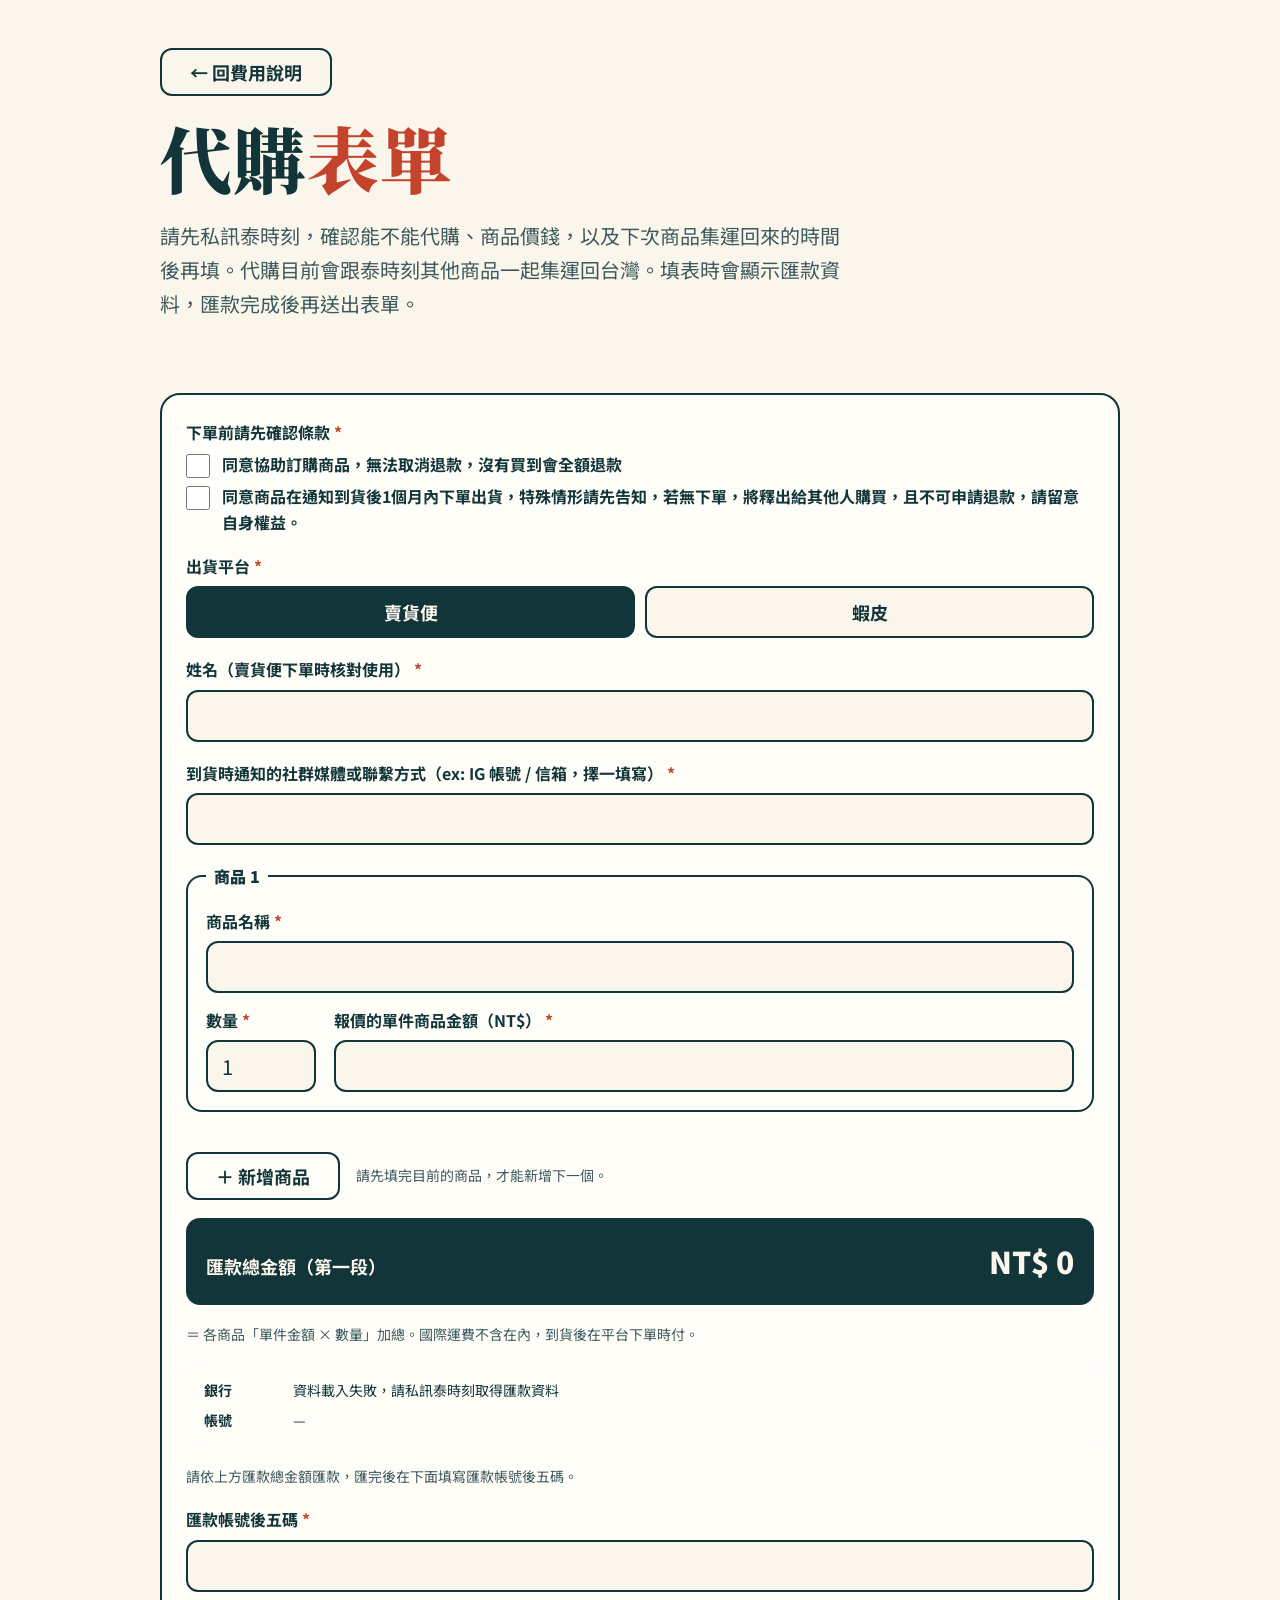
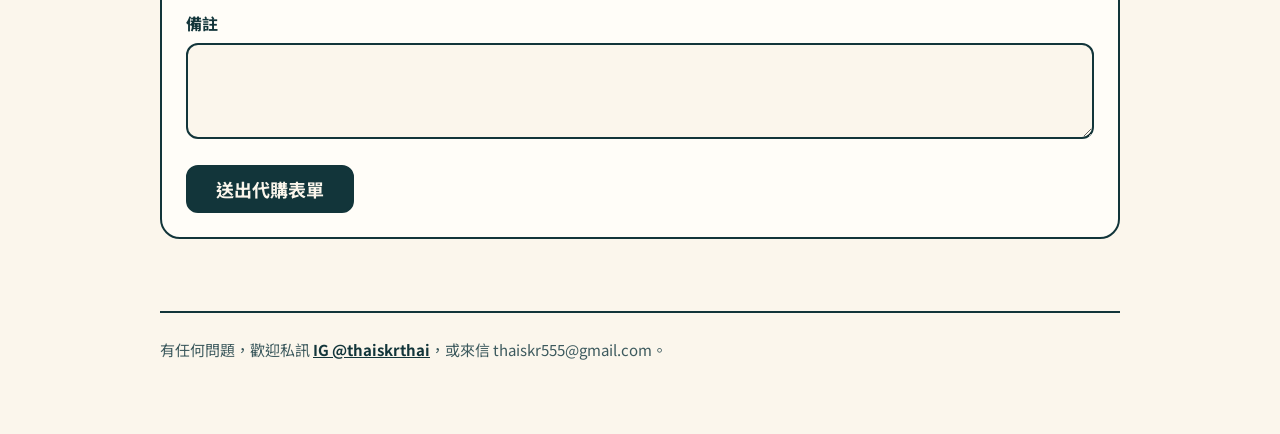
==== order.html @ 285d395c "Add 泰時刻客製代購 site with order form and Apps Script backend - index.html: two-stage fee explanation, ca" ====
<!doctype html>
<html lang="zh-Hant">
<head>
<meta charset="utf-8">
<meta name="viewport" content="width=device-width,initial-scale=1,viewport-fit=cover">
<title>代購表單｜泰時刻客製代購</title>
<link rel="preconnect" href="https://fonts.googleapis.com">
<link rel="stylesheet" href="https://fonts.googleapis.com/css2?family=Noto+Sans+TC:wght@400;500;700;900&family=Noto+Serif+TC:wght@900&display=swap">
<link rel="stylesheet" href="style.css">
</head>
<body>

<main class="wrap">

<header class="hero">
  <a class="btn ghost" href="index.html">← 回費用說明</a>
  <h1>代購<em>表單</em></h1>
  <p class="lead">請先私訊泰時刻，確認能不能代購、商品價錢，以及下次商品集運回來的時間後再填。代購目前會跟泰時刻其他商品一起集運回台灣。填表時會顯示匯款資料，匯款完成後再送出表單。</p>
</header>

<section id="order">
  <form class="panel" id="orderForm" novalidate>

    <div class="field">
      <span class="lbl">下單前請先確認條款 <span class="req">*</span></span>
      <label class="chk"><input id="f_agree1" type="checkbox" required><span>同意協助訂購商品，無法取消退款，沒有買到會全額退款</span></label>
      <label class="chk"><input id="f_agree2" type="checkbox" required><span>同意商品在通知到貨後1個月內下單出貨，特殊情形請先告知，若無下單，將釋出給其他人購買，且不可申請退款，請留意自身權益。</span></label>
    </div>

    <div class="field">
      <span class="lbl" id="f_platLbl">出貨平台 <span class="req">*</span></span>
      <div class="seg" role="group" aria-labelledby="f_platLbl">
        <button type="button" data-plat="賣貨便" aria-pressed="true">賣貨便</button>
        <button type="button" data-plat="蝦皮" aria-pressed="false">蝦皮</button>
      </div>
    </div>

    <p class="hint" id="shopeeHint" hidden>蝦皮下單可使用平台優惠，實際折扣以蝦皮頁面為準。</p>

    <div class="field" id="nameBox">
      <label for="f_name">姓名（賣貨便下單時核對使用） <span class="req">*</span></label>
      <input id="f_name" type="text" required autocomplete="name">
    </div>

    <div class="field">
      <label for="f_contact">到貨時通知的社群媒體或聯繫方式（ex: IG 帳號 / 信箱，擇一填寫） <span class="req">*</span></label>
      <input id="f_contact" type="text" required>
    </div>

    <div id="items">
      <fieldset class="item" data-item>
        <legend>商品 1</legend>
        <div class="field"><label>商品名稱 <span class="req">*</span></label><input data-k="product" type="text" required></div>
        <div class="grid-qty">
          <div class="field"><label>數量 <span class="req">*</span></label><input data-k="qty" type="number" min="1" step="1" value="1" inputmode="numeric" required></div>
          <div class="field"><label>報價的單件商品金額（NT$） <span class="req">*</span></label><input data-k="price" type="number" min="0" inputmode="decimal" required></div>
        </div>
        <button type="button" class="copy rm" hidden>移除此商品</button>
      </fieldset>
    </div>
    <div class="cta-row">
      <button class="btn ghost" type="button" id="addItem">＋ 新增商品</button>
      <span class="hint">請先填完目前的商品，才能新增下一個。</span>
    </div>
    <div class="total"><b>匯款總金額（第一段）</b><output class="v" id="grand">NT$ 0</output></div>
    <p class="hint">＝ 各商品「單件金額 × 數量」加總。國際運費不含在內，到貨後在平台下單時付。</p>

    <!-- 匯款資料從試算表的「設定」分頁載入，不寫在網頁裡 -->
    <dl class="bank" id="bankBox">
      <div><dt>銀行</dt><dd id="bankName">載入中…</dd></div>
      <div><dt>帳號</dt><dd id="bankAcct">載入中…</dd></div>
    </dl>
    <p class="hint">請依上方匯款總金額匯款，匯完後在下面填寫匯款帳號後五碼。</p>

    <div class="field"><label for="f_last5">匯款帳號後五碼 <span class="req">*</span></label><input id="f_last5" type="text" required maxlength="5" pattern="[0-9]{5}" inputmode="numeric" title="請輸入 5 位數字"></div>
    <div class="field"><label for="f_note">備註</label><textarea id="f_note"></textarea></div>
    <div class="hp" aria-hidden="true"><label>勿填<input id="f_hp" type="text" tabindex="-1" autocomplete="off"></label></div>
    <div class="cta-row">
      <button class="btn" type="submit" id="submitBtn">送出代購表單</button>
      <span id="formMsg" role="status"></span>
    </div>
  </form>
  <div class="done" id="doneBox" role="status" tabindex="-1" hidden>
    <h2>表單已送出</h2>
    <p>請<b>私訊泰時刻，告知你已送出表單、完成匯款</b>。</p>
    <div class="total"><b>匯款總金額</b><span class="v" id="doneTotal"></span></div>
    <a class="btn" href="https://www.instagram.com/thaiskrthai/" target="_blank" rel="noopener">私訊 IG @thaiskrthai</a>
  </div>
</section>

<footer>
  <span>有任何問題，歡迎私訊 <a href="https://www.instagram.com/thaiskrthai/" target="_blank" rel="noopener">IG @thaiskrthai</a>，或來信 thaiskr555@gmail.com。</span>
</footer>

</main>

<script src="config.js"></script>
<script>
(function(){
  // Apps Script 網址放在 config.js
  var ENDPOINT = (window.SITE_CONFIG || {}).ENDPOINT || '';
  var $ = function(id){ return document.getElementById(id); };
  var form = $('orderForm'), items = $('items'), addBtn = $('addItem');
  var plat = '賣貨便';
  var platBtns = form.querySelectorAll('.seg button');

  // 姓名只在賣貨便顯示（也只在賣貨便必填）
  function setPlat(p){
    plat = p;
    platBtns.forEach(function(x){ x.setAttribute('aria-pressed', x.getAttribute('data-plat') === p ? 'true' : 'false'); });
    $('nameBox').hidden = p !== '賣貨便';
    $('shopeeHint').hidden = p !== '蝦皮';
    $('f_name').required = p === '賣貨便';
  }
  platBtns.forEach(function(b){ b.addEventListener('click', function(){ setPlat(b.getAttribute('data-plat')); }); });

  // 從 Apps Script 讀取匯款資料（試算表「設定」分頁）；失敗時請客人私訊取得
  function bankFail(){
    $('bankName').textContent = '資料載入失敗，請私訊泰時刻取得匯款資料';
    $('bankAcct').textContent = '—';
  }
  if (!ENDPOINT) { bankFail(); }
  else {
    fetch(ENDPOINT)
      .then(function(r){ return r.json(); })
      .then(function(d){
        if (!d || !d.ok || !d.bank || !d.account) { bankFail(); return; }
        $('bankName').textContent = d.bank;
        $('bankAcct').textContent = d.account;
      })
      .catch(bankFail);
  }

  function msg(t, err){ var m = $('formMsg'); m.textContent = t; m.className = err ? 'err' : ''; }

  function itemBoxes(){ return items.querySelectorAll('[data-item]'); }
  function money(x){ return 'NT$ ' + Math.round(x).toLocaleString('en-US'); }
  function recalc(){
    var sum = 0;
    itemBoxes().forEach(function(box){
      var q = parseFloat(box.querySelector('[data-k=qty]').value) || 0;
      var p = parseFloat(box.querySelector('[data-k=price]').value) || 0;
      sum += q * p;
    });
    $('grand').textContent = money(sum);
    return sum;
  }
  function renumber(){
    var boxes = itemBoxes();
    boxes.forEach(function(box, i){
      box.querySelector('legend').textContent = '商品 ' + (i + 1);
      box.querySelector('.rm').hidden = boxes.length < 2; // 只剩一個商品時不顯示移除
    });
  }
  items.addEventListener('click', function(e){
    var rm = e.target.closest('.rm');
    if (!rm || itemBoxes().length < 2) return;
    rm.closest('[data-item]').remove();
    renumber(); recalc();
  });
  items.addEventListener('input', recalc);

  // 目前所有商品都填完才能新增下一個
  addBtn.addEventListener('click', function(){
    var inputs = items.querySelectorAll('input');
    for (var i = 0; i < inputs.length; i++) {
      if (!inputs[i].checkValidity()) { inputs[i].reportValidity(); return; }
    }
    var c = itemBoxes()[0].cloneNode(true);
    c.querySelectorAll('input').forEach(function(i){ i.value = i.getAttribute('data-k') === 'qty' ? '1' : ''; });
    items.appendChild(c);
    renumber();
    c.querySelector('input').focus();
  });

  form.addEventListener('submit', function(e){
    e.preventDefault();
    if (!form.checkValidity()) { form.reportValidity(); return; }
    if (!ENDPOINT) { msg('尚未設定 Apps Script 網址', true); return; }
    var list = [];
    itemBoxes().forEach(function(box){
      var o = {};
      box.querySelectorAll('[data-k]').forEach(function(i){ o[i.getAttribute('data-k')] = i.value; });
      list.push(o);
    });
    var data = {
      platform: plat, name: plat === '賣貨便' ? $('f_name').value : '', contact: $('f_contact').value,
      last5: $('f_last5').value, note: $('f_note').value,
      items: list, agreed: $('f_agree1').checked && $('f_agree2').checked, website: $('f_hp').value
    };
    var paid = recalc();
    $('doneBox').hidden = true;
    $('submitBtn').disabled = true; msg('送出中…');
    // text/plain 避免 CORS 預檢；no-cors 下讀不到回應，送出沒丟錯就視為成功
    fetch(ENDPOINT, { method: 'POST', mode: 'no-cors', headers: {'Content-Type': 'text/plain;charset=utf-8'}, body: JSON.stringify(data) })
      .then(function(){
        form.reset(); setPlat('賣貨便');
        itemBoxes().forEach(function(b, i){ if (i > 0) b.remove(); });
        renumber(); recalc();
        msg('');
        $('doneTotal').textContent = money(paid);
        $('doneBox').hidden = false;
        $('doneBox').scrollIntoView({behavior: 'smooth', block: 'center'});
        $('doneBox').focus();
      })
      .catch(function(){ msg('送出失敗，請檢查網路後再試，或直接私訊泰時刻', true); })
      .then(function(){ $('submitBtn').disabled = false; });
  });
})();
</script>

</body>
</html>
---- style.css ----
/* Layout: one left-aligned column; three fee cards, a live calculator, then an 8-step order timeline.
   Palette carried over from the approved fee diagram: ink teal, saffron, teal, coral on warm paper. */
:root{
  --bg:#FBF6EC; --surface:#FFFDF8; --ink:#12353A; --muted:#3D5A5E; --line:#12353A;
  --gold:#E8A33D; --gold-soft:#FBF0D6; --on-gold:#12353A;
  --teal:#1F6F78; --teal-soft:#DCEDEE; --on-teal:#FFFFFF;
  --coral:#C4432C; --coral-soft:#F8DDD6; --on-coral:#FFFFFF; --coral-ink:#7A2616;
  --btn-bg:#12353A; --btn-fg:#FBF6EC;
  --font-body:'Noto Sans TC','PingFang TC','Microsoft JhengHei',sans-serif;
  --font-display:'Noto Serif TC','Songti TC','PMingLiU',serif;
}
@media (prefers-color-scheme: dark){
  :root:not([data-theme="light"]){
    --bg:#0F2327; --surface:#162E33; --ink:#F3EBDD; --muted:#A9BEC0; --line:#4A6A6E;
    --gold-soft:#3A2F16; --teal-soft:#173C41; --coral-soft:#3B1E19; --coral-ink:#F2B7AA;
    --btn-bg:#E8A33D; --btn-fg:#12353A;
    color-scheme:dark;
  }
}
:root[data-theme="dark"]{
  --bg:#0F2327; --surface:#162E33; --ink:#F3EBDD; --muted:#A9BEC0; --line:#4A6A6E;
  --gold-soft:#3A2F16; --teal-soft:#173C41; --coral-soft:#3B1E19; --coral-ink:#F2B7AA;
  --btn-bg:#E8A33D; --btn-fg:#12353A;
  color-scheme:dark;
}
*{box-sizing:border-box}
[hidden]{display:none!important}
img{max-width:100%}
body{margin:0;background:var(--bg);color:var(--ink);font-family:var(--font-body);font-size:16px;line-height:1.7;padding-inline:20px;padding-block:0}
.wrap{max-width:960px;margin-inline:auto;padding-block:48px 72px;display:flex;flex-direction:column;gap:72px}
h1,h2,h3,p{margin:0}
h1{font-family:var(--font-display);font-weight:900;font-size:clamp(40px,8vw,72px);line-height:1.15;letter-spacing:.02em;text-wrap:balance}
h1 em{font-style:normal;color:var(--coral)}
h2{font-family:var(--font-display);font-weight:900;font-size:clamp(28px,5vw,40px);line-height:1.25;text-wrap:balance}
:root[data-theme="dark"] h1 em{color:var(--gold)}
@media (prefers-color-scheme: dark){:root:not([data-theme="light"]) h1 em{color:var(--gold)}}
.eyebrow{display:inline-block;font-size:14px;font-weight:700;letter-spacing:.2em;color:var(--on-teal);background:var(--teal);padding:4px 14px;border-radius:999px}
.lead{font-size:20px;color:var(--muted);max-width:34em}
.hero{display:flex;flex-direction:column;gap:20px;align-items:flex-start}
.cta-row{display:flex;flex-wrap:wrap;gap:16px;align-items:center;margin-top:8px}
.btn{display:inline-flex;align-items:center;justify-content:center;min-height:48px;padding:0 28px;border-radius:12px;font-family:inherit;font-size:18px;font-weight:700;text-decoration:none;cursor:pointer;border:2px solid var(--btn-bg);background:var(--btn-bg);color:var(--btn-fg)}
.btn.ghost{background:transparent;color:var(--ink);border-color:var(--line)}
.btn:focus-visible,button:focus-visible,input:focus-visible,a:focus-visible{outline:3px solid var(--gold);outline-offset:2px}
.contact{display:flex;flex-wrap:wrap;gap:10px;align-items:center;font-size:16px;color:var(--muted)}
.contact code{font-family:var(--font-body);font-weight:500;color:var(--ink);user-select:all;overflow-wrap:anywhere}
.copy{min-height:36px;padding:0 14px;border:2px solid var(--line);background:transparent;color:var(--ink);border-radius:999px;font-family:inherit;font-size:14px;font-weight:700;cursor:pointer}
section{display:flex;flex-direction:column;gap:28px}
.sec-head{display:flex;flex-direction:column;gap:10px}
.sec-head p{color:var(--muted);max-width:36em}

.stages{display:grid;grid-template-columns:repeat(auto-fit,minmax(260px,1fr));gap:20px;align-items:stretch}
.stage{display:flex;flex-direction:column;border:2px solid var(--line);border-radius:20px;overflow:hidden;background:var(--surface);min-width:0}
.stage-top{display:flex;align-items:center;gap:14px;padding:18px 22px}
.stage-top .no{font-family:var(--font-display);font-weight:900;font-size:56px;line-height:1}
.stage-top .nm{font-size:15px;font-weight:700;letter-spacing:.1em}
.s1 .stage-top{background:var(--gold);color:var(--on-gold)}
.s2 .stage-top{background:var(--teal);color:var(--on-teal)}
.s3 .stage-top{background:var(--coral);color:var(--on-coral)}
.stage-body{display:flex;flex-direction:column;gap:14px;padding:22px;flex:1}
.stage-body h3{font-size:26px;font-weight:900;line-height:1.3}
.when{align-self:flex-start;font-size:14px;font-weight:700;background:var(--btn-bg);color:var(--btn-fg);padding:3px 14px;border-radius:999px}
.stage-body p{color:var(--muted);font-size:16px}
.rates{display:flex;flex-direction:column;gap:10px;margin-top:auto}
.rate{display:flex;flex-direction:column;gap:2px;padding:12px 16px;border-radius:12px;background:var(--teal-soft)}
.rate.c{background:var(--coral-soft)}
.rate.g{background:var(--gold-soft)}
.rate small{font-size:14px;font-weight:500;color:var(--muted)}
.rate.c small{color:var(--coral-ink)}
.rate b{font-size:20px;font-weight:900;font-variant-numeric:tabular-nums}

.calc{display:grid;grid-template-columns:minmax(0,1fr) minmax(0,1fr);gap:24px;align-items:start}
@media (max-width:760px){.calc{grid-template-columns:minmax(0,1fr)}}
.panel{border:2px solid var(--line);border-radius:20px;background:var(--surface);padding:24px;display:flex;flex-direction:column;gap:18px;min-width:0}
.field{display:flex;flex-direction:column;gap:6px}
.field label,.field .lbl{font-weight:700}
.field input{height:52px;border:2px solid var(--line);border-radius:12px;padding:0 14px;font-family:inherit;font-size:20px;background:var(--bg);color:var(--ink);font-variant-numeric:tabular-nums;width:100%}
.seg{display:flex;gap:10px}
.seg button{flex:1;min-height:52px;border-radius:12px;border:2px solid var(--line);background:var(--bg);color:var(--ink);font-family:inherit;font-size:18px;font-weight:700;cursor:pointer}
.seg button[aria-pressed="true"]{background:var(--btn-bg);color:var(--btn-fg);border-color:var(--btn-bg)}
.hint{font-size:14px;color:var(--muted)}
.rows{display:flex;flex-direction:column;gap:10px}
.row{display:flex;align-items:center;gap:14px;padding:14px 18px;border-radius:14px}
.row .n{font-family:var(--font-display);font-weight:900;font-size:32px;line-height:1;width:28px;flex:none}
.row .t{flex:1;min-width:0;display:flex;flex-direction:column}
.row .t b{font-size:18px}
.row .t span{font-size:14px}
.row .v{font-size:22px;font-weight:900;font-variant-numeric:tabular-nums;text-align:right}
.r1{background:var(--gold);color:var(--on-gold)}
.r2{background:var(--teal);color:var(--on-teal)}
.r3{background:var(--coral);color:var(--on-coral)}
.total{display:flex;justify-content:space-between;align-items:baseline;gap:12px;padding:18px 20px;border-radius:14px;background:var(--btn-bg);color:var(--btn-fg)}
.total b{font-size:18px}
.total .v{font-size:30px;font-weight:900;font-variant-numeric:tabular-nums}

.flow{list-style:none;margin:0;padding:0;display:flex;flex-direction:column}
.flow li{display:grid;grid-template-columns:44px minmax(0,1fr);column-gap:18px}
.flow .rail{display:flex;flex-direction:column;align-items:center}
.flow .dot{width:44px;height:44px;border-radius:50%;display:flex;align-items:center;justify-content:center;font-weight:900;font-size:18px;flex:none;border:2px solid var(--line)}
.flow .stem{flex:1;width:2px;background:var(--line);min-height:20px}
.flow li:last-child .stem{display:none}
.flow .c{padding-bottom:28px;display:flex;flex-direction:column;gap:6px;min-width:0}
.flow li:last-child .c{padding-bottom:0}
.who{align-self:flex-start;font-size:13px;font-weight:700;letter-spacing:.08em;padding:2px 12px;border-radius:999px;border:2px solid var(--line)}
.me .dot,.me .who{background:var(--teal-soft)}
.shop .dot,.shop .who{background:var(--gold-soft)}
.flow h3{font-size:22px;font-weight:900;line-height:1.35}
.flow p{color:var(--muted)}
.note{margin-top:4px;padding:10px 14px;border-radius:12px;background:var(--coral-soft);color:var(--ink);font-size:15px}
.note b{color:var(--coral-ink)}
.flow .btn{align-self:flex-start;margin-top:6px}

#orderForm{display:flex;flex-direction:column;gap:18px}
.field textarea{border:2px solid var(--line);border-radius:12px;padding:10px 14px;font-family:inherit;font-size:18px;background:var(--bg);color:var(--ink);width:100%;min-height:96px;resize:vertical}
.field input[type=text],.field input[type=email],.field input[type=url]{font-size:18px}
.req{color:var(--coral)}
.grid2{display:grid;grid-template-columns:minmax(0,1fr) minmax(0,1fr);gap:18px}
@media (max-width:760px){.grid2{grid-template-columns:minmax(0,1fr)}}
.hp{position:absolute;left:-9999px;height:0;overflow:hidden}
#formMsg{font-weight:700}
#formMsg.err{color:var(--coral)}
button.btn:disabled{opacity:.6;cursor:wait}
footer{border-top:2px solid var(--line);padding-top:24px;display:flex;flex-direction:column;gap:12px;color:var(--muted);font-size:15px}

.item{border:2px solid var(--line);border-radius:16px;padding:18px;margin:0 0 14px;display:flex;flex-direction:column;gap:14px;min-width:0}
.item legend{font-weight:900;padding:0 8px}
.item .copy{align-self:flex-start}
.chk{display:flex;gap:12px;align-items:flex-start;font-weight:500;line-height:1.6;cursor:pointer}
.chk input{width:24px;height:24px;flex:none;margin:2px 0 0;accent-color:var(--teal)}
footer a,.contact a{color:var(--ink);font-weight:700}
.grid-qty{display:grid;grid-template-columns:110px minmax(0,1fr);gap:18px}
.done{border:2px solid var(--line);border-radius:20px;background:var(--teal-soft);padding:24px;display:flex;flex-direction:column;gap:12px;align-items:flex-start}
.done h2{font-size:28px}
.done:focus{outline:none}
.bank{margin:0;display:flex;flex-direction:column;gap:6px;padding:14px 18px;border-radius:12px;background:var(--surface);align-self:stretch}
.bank div{display:flex;gap:12px;flex-wrap:wrap}
.bank dt{font-weight:700;min-width:5.5em}
.bank dd{margin:0;font-variant-numeric:tabular-nums;overflow-wrap:anywhere}
.done .total{align-self:stretch}
.bank{font-size:14px}
.item .rm[hidden]{display:none}
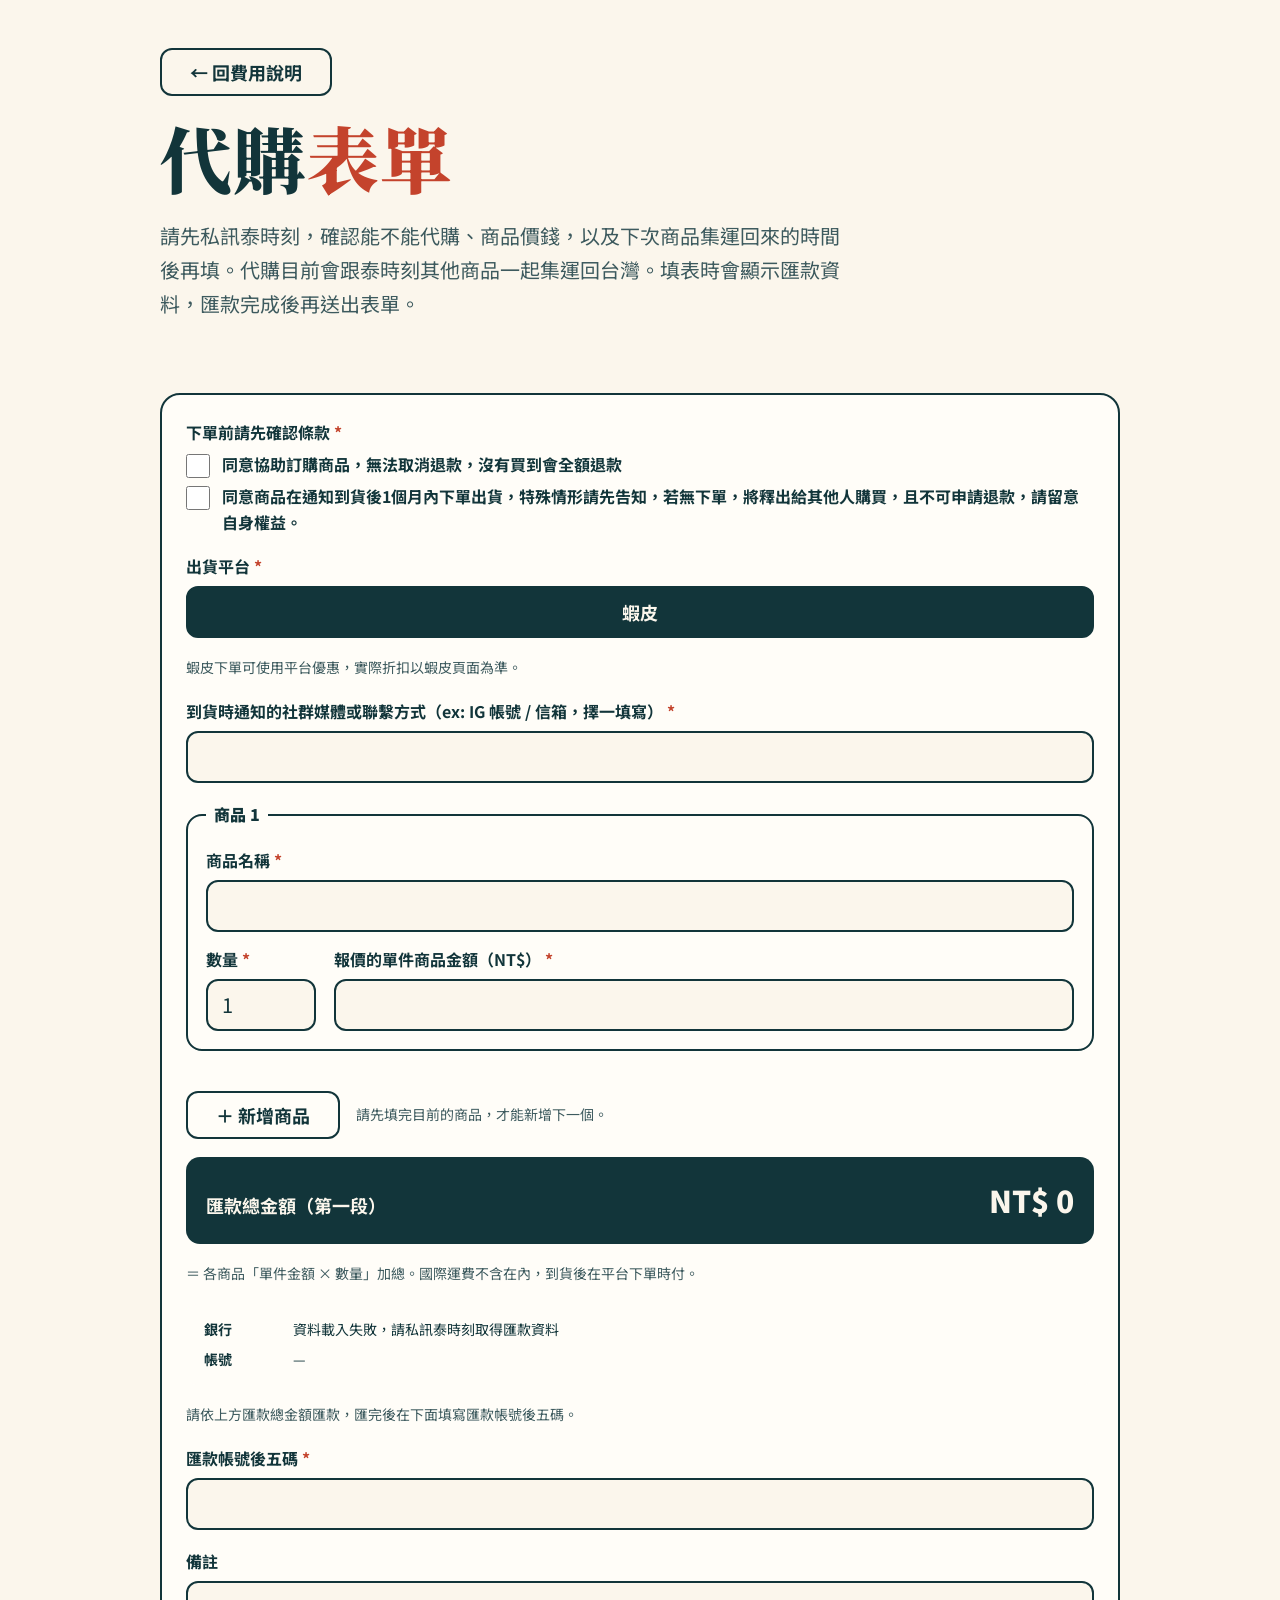
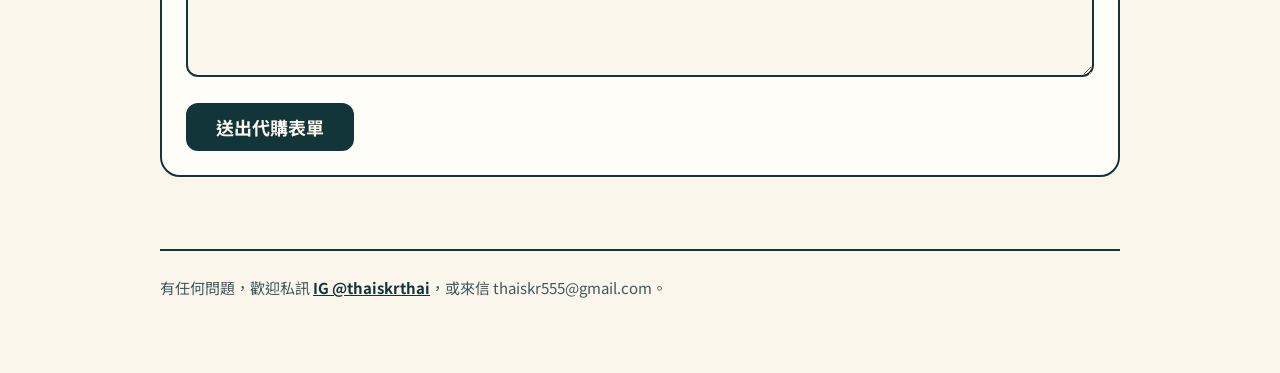
==== commit 8b93e5ac: "Add ?platform= switch to show only Shopee, only 賣貨便, or both - Default shows Shopee only; ?platform=" ====
--- a/order.html
+++ b/order.html
@@ -101,7 +101,11 @@
   var ENDPOINT = (window.SITE_CONFIG || {}).ENDPOINT || '';
   var $ = function(id){ return document.getElementById(id); };
   var form = $('orderForm'), items = $('items'), addBtn = $('addItem');
-  var plat = '賣貨便';
+  // 網址參數 ?platform= 決定顯示哪些平台：預設只顯示蝦皮；myship 只顯示賣貨便；all 兩個都顯示
+  var mode = (new URLSearchParams(location.search).get('platform') || '').toLowerCase();
+  if (mode !== 'myship' && mode !== 'all') mode = 'shopee';
+  var defaultPlat = mode === 'myship' ? '賣貨便' : '蝦皮';
+  var plat = defaultPlat;
   var platBtns = form.querySelectorAll('.seg button');
 
   // 姓名只在賣貨便顯示（也只在賣貨便必填）
@@ -112,7 +116,12 @@
     $('shopeeHint').hidden = p !== '蝦皮';
     $('f_name').required = p === '賣貨便';
   }
-  platBtns.forEach(function(b){ b.addEventListener('click', function(){ setPlat(b.getAttribute('data-plat')); }); });
+  platBtns.forEach(function(b){
+    var p = b.getAttribute('data-plat');
+    b.hidden = mode === 'shopee' ? p !== '蝦皮' : mode === 'myship' ? p !== '賣貨便' : false;
+    b.addEventListener('click', function(){ setPlat(p); });
+  });
+  setPlat(defaultPlat);
 
   // 從 Apps Script 讀取匯款資料（試算表「設定」分頁）；失敗時請客人私訊取得
   function bankFail(){
@@ -194,7 +203,7 @@
     // text/plain 避免 CORS 預檢；no-cors 下讀不到回應，送出沒丟錯就視為成功
     fetch(ENDPOINT, { method: 'POST', mode: 'no-cors', headers: {'Content-Type': 'text/plain;charset=utf-8'}, body: JSON.stringify(data) })
       .then(function(){
-        form.reset(); setPlat('賣貨便');
+        form.reset(); setPlat(defaultPlat);
         itemBoxes().forEach(function(b, i){ if (i > 0) b.remove(); });
         renumber(); recalc();
         msg('');
--- a/style.css
+++ b/style.css
@@ -138,3 +138,7 @@
 .done .total{align-self:stretch}
 .bank{font-size:14px}
 .item .rm[hidden]{display:none}
+.seg button[hidden]{display:none}
+html[data-mode="shopee"] [data-m]:not([data-m~="shopee"]),
+html[data-mode="myship"] [data-m]:not([data-m~="myship"]),
+html[data-mode="all"] [data-m]:not([data-m~="all"]){display:none!important}
